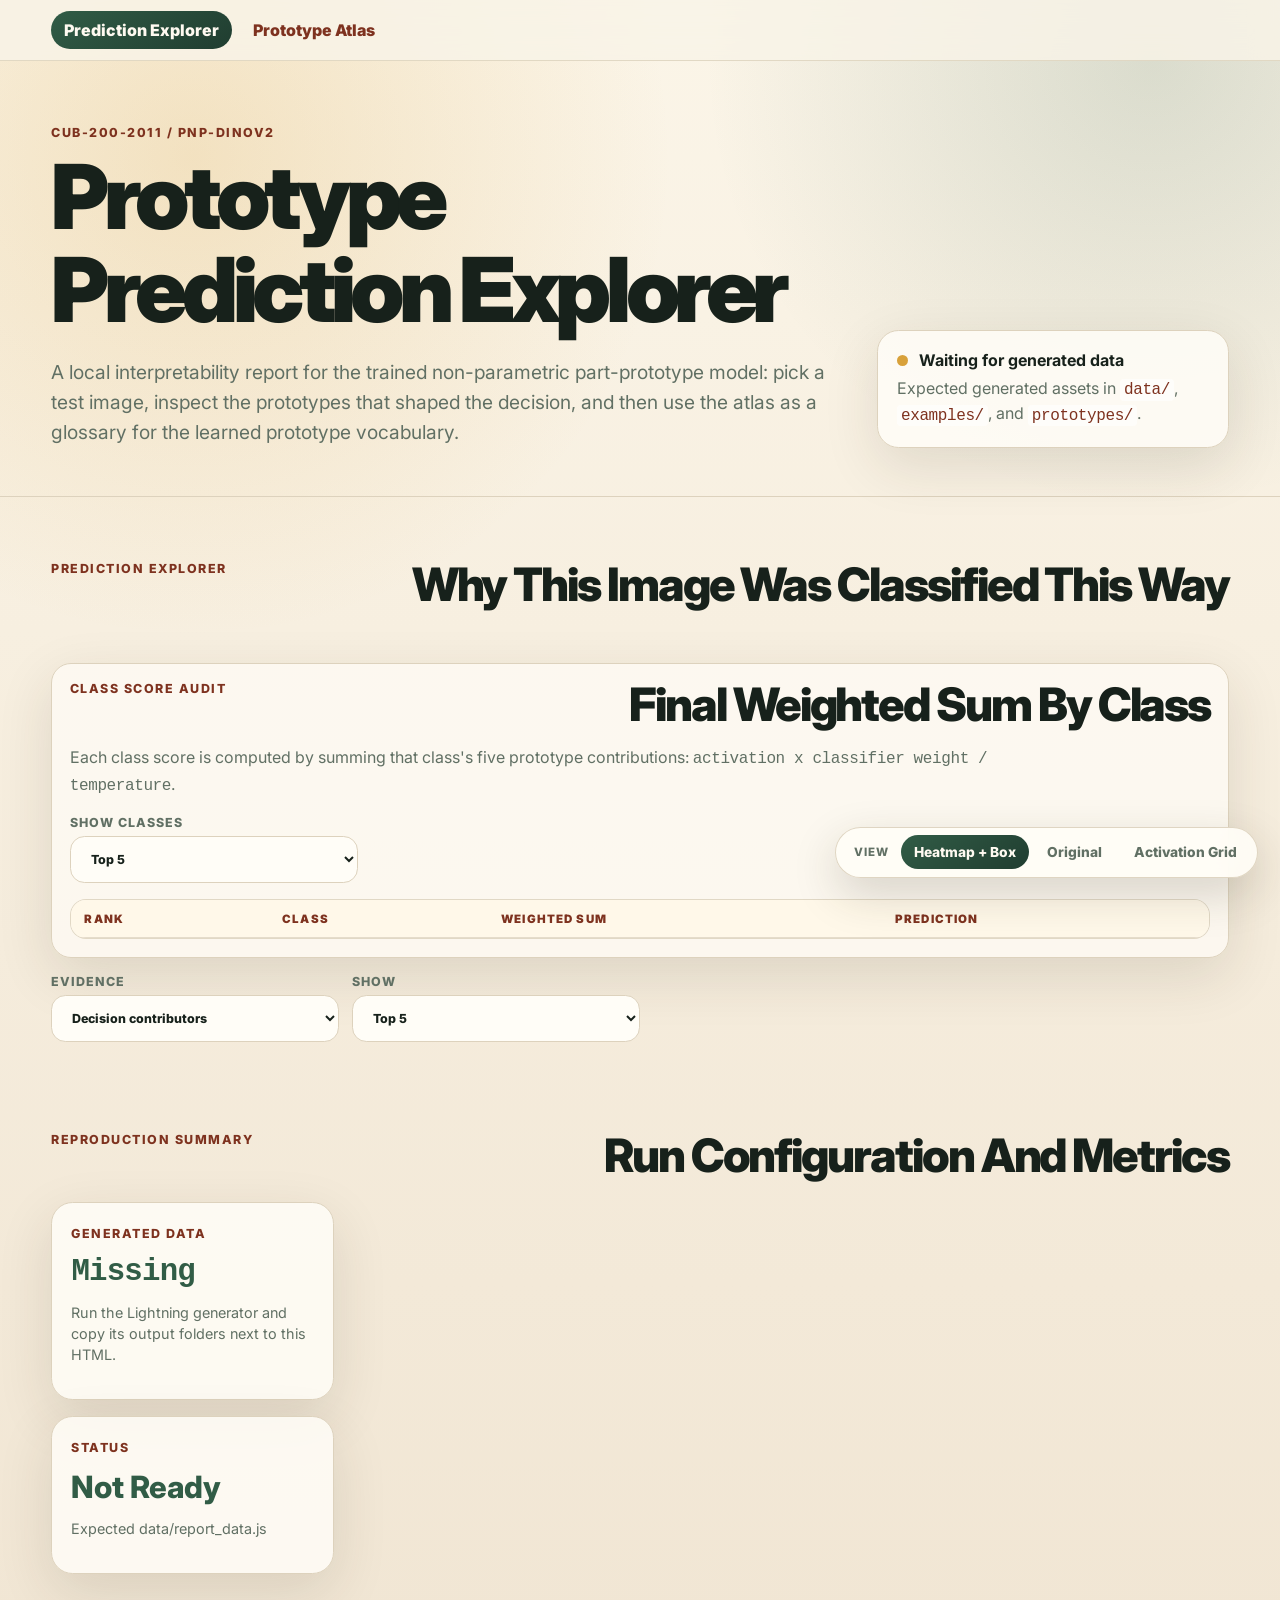
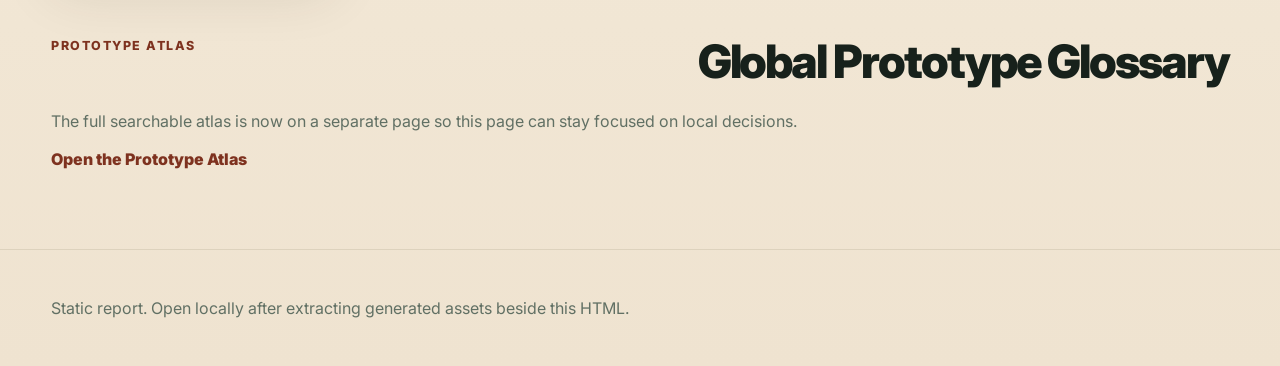
==== interpretability_report/index.html @ 07e59c59 "Initial commit" ====
<!doctype html>
<html lang="en">
<head>
  <meta charset="utf-8">
  <meta name="viewport" content="width=device-width, initial-scale=1">
  <title>Prototype Prediction Explorer</title>
  <link rel="preconnect" href="https://fonts.googleapis.com">
  <link rel="preconnect" href="https://fonts.gstatic.com" crossorigin>
  <link href="https://fonts.googleapis.com/css2?family=Inter:wght@400;500;600;700;800;900&display=swap" rel="stylesheet">
  <link rel="stylesheet" href="assets/styles.css">
</head>
<body>
  <nav class="top-nav">
    <a class="active" href="index.html">Prediction Explorer</a>
    <a href="atlas.html">Prototype Atlas</a>
  </nav>

  <div class="floating-view-toggle" role="group" aria-label="Prototype image display mode">
    <span>View</span>
    <button type="button" class="active" data-view-mode="heatmap">Heatmap + Box</button>
    <button type="button" data-view-mode="original">Original</button>
    <button type="button" data-view-mode="activation">Activation Grid</button>
  </div>

  <header class="hero">
    <div>
      <p class="eyebrow">CUB-200-2011 / PNP-DINOv2</p>
      <h1>Prototype Prediction Explorer</h1>
      <p class="lede">
        A local interpretability report for the trained non-parametric part-prototype model:
        pick a test image, inspect the prototypes that shaped the decision, and then use the
        atlas as a glossary for the learned prototype vocabulary.
      </p>
    </div>
    <aside class="status-card" id="run-status">
      <span class="status-dot"></span>
      <strong>Waiting for generated data</strong>
      <p>Expected generated assets in <code>data/</code>, <code>examples/</code>, and <code>prototypes/</code>.</p>
    </aside>
  </header>

  <main>
    <section class="section explorer-section">
      <div class="section-heading">
        <p class="eyebrow">Prediction Explorer</p>
        <h2>Why This Image Was Classified This Way</h2>
      </div>
      <div class="prediction-selector" id="prediction-selector"></div>
      <div class="inference-walkthrough" id="inference-walkthrough"></div>
      <div class="class-score-panel">
        <div class="section-heading compact-heading">
          <p class="eyebrow">Class Score Audit</p>
          <h2>Final Weighted Sum By Class</h2>
        </div>
        <p class="section-copy">
          Each class score is computed by summing that class's five prototype contributions:
          <span class="mono">activation x classifier weight / temperature</span>.
        </p>
        <div class="evidence-toolbar">
          <label>
            Show Classes
            <select id="class-score-limit">
              <option value="5">Top 5</option>
              <option value="10">Top 10</option>
              <option value="20">Top 20</option>
              <option value="all">All scores</option>
            </select>
          </label>
        </div>
        <div class="score-table-scroll">
          <table class="score-table">
            <thead>
              <tr>
                <th>Rank</th>
                <th>Class</th>
                <th>Weighted Sum</th>
                <th>Prediction</th>
              </tr>
            </thead>
            <tbody id="class-score-table"></tbody>
          </table>
        </div>
      </div>
      <div class="selected-prediction" id="selected-prediction"></div>
      <div class="evidence-toolbar">
        <label>
          Evidence
          <select id="evidence-scope">
            <option value="predicted">Decision contributors</option>
            <option value="top_activation">All prototype activations</option>
          </select>
        </label>
        <label>
          Show
          <select id="evidence-limit">
            <option value="5">Top 5</option>
            <option value="10">Top 10</option>
            <option value="20">Top 20</option>
            <option value="all">All available</option>
          </select>
        </label>
      </div>
      <div class="local-evidence-scroll">
        <div class="local-evidence" id="local-evidence"></div>
      </div>
    </section>

    <section class="section">
      <div class="section-heading">
        <p class="eyebrow">Reproduction Summary</p>
        <h2>Run Configuration And Metrics</h2>
      </div>
      <div class="metric-grid" id="summary-grid"></div>
      <div class="metric-grid metrics-secondary" id="metrics-grid"></div>
    </section>

    <section class="section">
      <div class="section-heading">
        <p class="eyebrow">Prototype Atlas</p>
        <h2>Global Prototype Glossary</h2>
      </div>
      <p class="section-copy">
        The full searchable atlas is now on a separate page so this page can stay focused on local decisions.
      </p>
      <p><a class="text-link" href="atlas.html">Open the Prototype Atlas</a></p>
    </section>
  </main>

  <footer>
    <p>
      Static report. Open locally after extracting generated assets beside this HTML.
    </p>
  </footer>

  <script src="data/report_data.js"></script>
  <script src="assets/report.js"></script>
</body>
</html>
---- interpretability_report/assets/styles.css ----
:root {
  --ink: #17211b;
  --muted: #617064;
  --paper: #f8f3e8;
  --card: #fffdf7;
  --line: #ddd2bd;
  --accent: #b94d2e;
  --accent-dark: #7e321f;
  --leaf: #315c46;
  --gold: #d8a13a;
  --shadow: 0 18px 55px rgba(51, 42, 28, 0.12);
  --sans: "Inter", "Segoe UI", system-ui, -apple-system, BlinkMacSystemFont, sans-serif;
  --mono: "Cascadia Code", "SFMono-Regular", Consolas, "Liberation Mono", monospace;
}

* {
  box-sizing: border-box;
}

body {
  margin: 0;
  color: var(--ink);
  background:
    radial-gradient(circle at 15% 8%, rgba(216, 161, 58, 0.22), transparent 30rem),
    radial-gradient(circle at 90% 3%, rgba(49, 92, 70, 0.16), transparent 28rem),
    linear-gradient(180deg, #fbf5e8 0%, #f5ecdc 48%, #efe3d0 100%);
  font-family: var(--sans);
  overflow-x: hidden;
}

.top-nav {
  position: sticky;
  top: 0;
  z-index: 15;
  display: flex;
  gap: 0.5rem;
  padding: 0.7rem clamp(1.2rem, 4vw, 5rem);
  background: rgba(248, 243, 232, 0.84);
  border-bottom: 1px solid rgba(221, 210, 189, 0.84);
  backdrop-filter: blur(14px);
}

.top-nav a,
.text-link {
  color: var(--accent-dark);
  font-weight: 850;
  text-decoration: none;
}

.top-nav a {
  padding: 0.55rem 0.8rem;
  border-radius: 999px;
}

.top-nav a.active {
  color: #fffaf1;
  background: linear-gradient(145deg, var(--leaf), #203d30);
}

.floating-view-toggle {
  position: fixed;
  right: clamp(0.8rem, 2vw, 1.4rem);
  bottom: clamp(0.8rem, 2vw, 1.4rem);
  z-index: 20;
  display: flex;
  align-items: center;
  gap: 0.35rem;
  max-width: calc(100vw - 1.6rem);
  padding: 0.45rem;
  color: var(--ink);
  background: rgba(255, 253, 247, 0.92);
  border: 1px solid rgba(221, 210, 189, 0.92);
  border-radius: 999px;
  box-shadow: 0 16px 45px rgba(51, 42, 28, 0.18);
  backdrop-filter: blur(14px);
}

.floating-view-toggle span {
  padding: 0 0.45rem 0 0.65rem;
  color: var(--muted);
  font-size: 0.72rem;
  font-weight: 800;
  letter-spacing: 0.08em;
  text-transform: uppercase;
  white-space: nowrap;
}

.floating-view-toggle button {
  border: 0;
  border-radius: 999px;
  padding: 0.58rem 0.8rem;
  color: var(--muted);
  background: transparent;
  font: inherit;
  font-size: 0.86rem;
  font-weight: 800;
  cursor: pointer;
}

.floating-view-toggle button.active {
  color: #fffaf1;
  background: linear-gradient(145deg, var(--leaf), #203d30);
}

.hero {
  display: grid;
  grid-template-columns: minmax(0, 1fr) 22rem;
  gap: 2rem;
  padding: 4rem clamp(1.2rem, 4vw, 5rem) 3rem;
  align-items: end;
  border-bottom: 1px solid var(--line);
}

.eyebrow {
  margin: 0 0 0.6rem;
  color: var(--accent-dark);
  font-size: 0.78rem;
  font-weight: 800;
  letter-spacing: 0.12em;
  text-transform: uppercase;
}

h1,
h2,
h3 {
  margin: 0;
  line-height: 1.04;
  overflow-wrap: anywhere;
}

h1 {
  max-width: 58rem;
  font-size: clamp(3rem, 7vw, 7rem);
  font-weight: 900;
  letter-spacing: -0.06em;
}

h2 {
  font-size: clamp(1.9rem, 3.6vw, 3.8rem);
  font-weight: 850;
  letter-spacing: -0.045em;
}

h3 {
  font-size: 1.25rem;
  font-weight: 800;
}

.lede {
  max-width: 56rem;
  margin: 1.4rem 0 0;
  color: var(--muted);
  font-size: 1.2rem;
  line-height: 1.55;
}

.status-card,
article,
.metric-card,
.prototype-card,
.detail-panel,
.prediction-card {
  min-width: 0;
  background: rgba(255, 253, 247, 0.86);
  border: 1px solid var(--line);
  border-radius: 1.35rem;
  box-shadow: var(--shadow);
}

.status-card {
  padding: 1.2rem;
}

.status-card p,
article p,
.small {
  overflow-wrap: anywhere;
  word-break: normal;
}

.status-card p {
  margin: 0.45rem 0 0;
  color: var(--muted);
  line-height: 1.45;
}

.status-dot {
  display: inline-block;
  width: 0.7rem;
  height: 0.7rem;
  margin-right: 0.45rem;
  border-radius: 99px;
  background: var(--gold);
}

main {
  padding: 0 clamp(1.2rem, 4vw, 5rem) 4rem;
}

.section {
  margin-top: 4rem;
}

.section-heading {
  display: flex;
  justify-content: space-between;
  gap: 2rem;
  margin-bottom: 1.4rem;
}

.compact-heading {
  margin-bottom: 0.6rem;
}

.section-copy {
  max-width: 58rem;
  color: var(--muted);
  line-height: 1.55;
}

.metric-grid,
.component-grid {
  display: grid;
  grid-template-columns: repeat(4, minmax(0, 1fr));
  gap: 1rem;
}

.metrics-secondary {
  margin-top: 1rem;
}

.metric-card,
article {
  padding: 1.2rem;
}

.metric-value {
  display: block;
  margin-top: 0.7rem;
  color: var(--leaf);
  font-size: clamp(1.35rem, 2.4vw, 2.2rem);
  font-weight: 800;
  overflow-wrap: anywhere;
  word-break: break-word;
}

.mono,
.path,
.prototype-id,
code {
  font-family: var(--mono);
  letter-spacing: -0.025em;
}

.path {
  overflow-wrap: anywhere;
  word-break: break-all;
  line-height: 1.45;
}

article p {
  color: var(--muted);
  line-height: 1.45;
}

.pipeline {
  display: grid;
  grid-template-columns: repeat(6, minmax(8rem, 1fr));
  gap: 0.65rem;
  align-items: center;
  margin-bottom: 1rem;
  overflow-x: auto;
}

.pipeline-arrow {
  display: none;
}

.pipeline-node {
  min-height: 5.2rem;
  padding: 1rem;
  color: #fffaf1;
  background: linear-gradient(145deg, var(--leaf), #203d30);
  border-radius: 1.1rem;
  font-weight: 800;
  box-shadow: var(--shadow);
}

.controls {
  display: grid;
  grid-template-columns: 1fr 16rem 16rem;
  gap: 0.8rem;
  margin-bottom: 1rem;
}

input,
select {
  width: 100%;
  padding: 0.9rem 1rem;
  color: var(--ink);
  background: var(--card);
  border: 1px solid var(--line);
  border-radius: 0.9rem;
  font: inherit;
}

.prediction-selector {
  display: grid;
  grid-template-columns: repeat(auto-fill, minmax(12rem, 1fr));
  gap: 0.8rem;
  margin-bottom: 1rem;
}

.prediction-pick {
  min-width: 0;
  padding: 0;
  overflow: hidden;
  text-align: left;
  color: var(--ink);
  background: rgba(255, 253, 247, 0.82);
  border: 1px solid var(--line);
  border-radius: 1rem;
  box-shadow: 0 10px 30px rgba(51, 42, 28, 0.08);
  cursor: pointer;
}

.prediction-pick.active {
  border-color: var(--accent);
  box-shadow: 0 16px 40px rgba(185, 77, 46, 0.18);
}

.prediction-pick img {
  display: block;
  width: 100%;
  aspect-ratio: 1.25 / 1;
  object-fit: cover;
}

.prediction-pick span,
.prediction-pick strong {
  display: block;
  padding: 0.65rem 0.75rem 0;
  overflow-wrap: anywhere;
}

.prediction-pick span {
  color: var(--muted);
  font-size: 0.78rem;
  font-weight: 700;
}

.prediction-pick strong {
  padding-top: 0.2rem;
  padding-bottom: 0.75rem;
  font-size: 0.92rem;
}

.selected-prediction {
  margin-top: 1rem;
}

.inference-walkthrough {
  display: grid;
  grid-template-columns: repeat(5, minmax(13rem, 1fr));
  gap: 0.85rem;
  margin-top: 1rem;
}

.walkthrough-step {
  position: relative;
  display: grid;
  grid-template-rows: auto 1fr;
  gap: 0.8rem;
  padding: 1rem;
  overflow: hidden;
}

.walkthrough-step .image-frame,
.walkthrough-step .image-missing {
  margin: 0.85rem 0;
  border-radius: 1rem;
  overflow: hidden;
}

.walkthrough-step .image-frame img {
  aspect-ratio: 1.1 / 1;
}

.step-number {
  display: inline-grid;
  width: 2.6rem;
  height: 2.6rem;
  place-items: center;
  color: #fffaf1;
  background: linear-gradient(145deg, var(--accent), var(--accent-dark));
  border-radius: 999px;
  font-family: var(--mono);
  font-weight: 900;
  box-shadow: 0 12px 30px rgba(185, 77, 46, 0.22);
}

.patch-grid-demo {
  display: grid;
  grid-template-columns: repeat(16, 1fr);
  gap: 1px;
  margin: 0.85rem 0;
  aspect-ratio: 1 / 1;
  padding: 0.45rem;
  background: #203d30;
  border-radius: 1rem;
}

.patch-grid-demo span {
  display: block;
  background: hsl(calc(34 + var(--d) * 3), 68%, 68%);
  border-radius: 0.08rem;
}

.walkthrough-stat {
  margin: 0.8rem 0;
  color: var(--leaf);
  font-size: 0.96rem;
  font-weight: 850;
  line-height: 1.45;
  overflow-wrap: anywhere;
}

.selected-image-card {
  display: grid;
  grid-template-columns: minmax(16rem, 24rem) minmax(0, 1fr);
  gap: 1rem;
  overflow: hidden;
}

.selected-image-card > div:last-child {
  padding: 1.2rem;
}

.decision-note {
  margin-top: 0.8rem;
  padding: 1rem 1.1rem;
  color: var(--muted);
  background: rgba(255, 253, 247, 0.72);
  border: 1px solid var(--line);
  border-radius: 1rem;
  line-height: 1.55;
}

.class-score-panel {
  margin-top: 1rem;
  padding: 1.1rem;
  background: rgba(255, 253, 247, 0.72);
  border: 1px solid var(--line);
  border-radius: 1.25rem;
  box-shadow: var(--shadow);
}

.score-table-scroll {
  max-height: min(36rem, 55vh);
  overflow: auto;
  border: 1px solid rgba(221, 210, 189, 0.86);
  border-radius: 1rem;
  background: rgba(255, 253, 247, 0.68);
}

.score-table {
  width: 100%;
  border-collapse: collapse;
  min-width: 42rem;
}

.score-table th,
.score-table td {
  padding: 0.72rem 0.85rem;
  border-bottom: 1px solid rgba(221, 210, 189, 0.74);
  text-align: left;
  vertical-align: top;
}

.score-table th {
  position: sticky;
  top: 0;
  z-index: 1;
  color: var(--accent-dark);
  background: #fff8e9;
  font-size: 0.72rem;
  font-weight: 900;
  letter-spacing: 0.1em;
  text-transform: uppercase;
}

.score-table tr.predicted-row td {
  background: rgba(216, 161, 58, 0.18);
}

.score-number {
  color: var(--leaf);
  font-weight: 900;
}

.evidence-toolbar {
  display: flex;
  flex-wrap: wrap;
  gap: 0.8rem;
  margin: 1rem 0;
}

.evidence-toolbar label {
  display: grid;
  gap: 0.35rem;
  min-width: min(18rem, 100%);
  color: var(--muted);
  font-size: 0.78rem;
  font-weight: 800;
  letter-spacing: 0.08em;
  text-transform: uppercase;
}

.local-evidence-scroll {
  max-height: min(78rem, 82vh);
  overflow-y: auto;
  padding: 0.15rem 0.45rem 0.45rem 0;
  scrollbar-color: rgba(126, 50, 31, 0.42) rgba(255, 253, 247, 0.64);
}

.local-evidence-scroll::-webkit-scrollbar {
  width: 0.72rem;
}

.local-evidence-scroll::-webkit-scrollbar-thumb {
  background: rgba(126, 50, 31, 0.38);
  border-radius: 999px;
}

.local-evidence {
  display: grid;
  grid-template-columns: repeat(auto-fill, minmax(21rem, 1fr));
  gap: 1rem;
}

.local-evidence-card {
  position: relative;
  min-width: 0;
  overflow: hidden;
  background: rgba(255, 253, 247, 0.86);
  border: 1px solid var(--line);
  border-radius: 1.25rem;
  box-shadow: var(--shadow);
}

.local-evidence-card.contributor {
  border-color: rgba(185, 77, 46, 0.55);
}

.local-evidence-body {
  padding: 0.95rem;
}

.evidence-hero {
  position: absolute;
  top: 0.65rem;
  left: 0.65rem;
  z-index: 2;
  display: flex;
  align-items: center;
  gap: 0.55rem;
  padding: 0.5rem 0.65rem;
  color: #fffaf1;
  background: rgba(23, 33, 27, 0.76);
  border: 1px solid rgba(255, 250, 241, 0.18);
  border-radius: 0.9rem;
  box-shadow: 0 12px 26px rgba(23, 33, 27, 0.24);
  backdrop-filter: blur(10px);
}

.rank-pill {
  display: inline-grid;
  min-width: 2.25rem;
  min-height: 2.25rem;
  place-items: center;
  color: var(--ink);
  background: #fff3bf;
  border-radius: 999px;
  font-family: var(--mono);
  font-size: 0.88rem;
  font-weight: 800;
  text-align: center;
}

.activation-label {
  display: block;
  color: rgba(255, 250, 241, 0.72);
  font-size: 0.68rem;
  font-weight: 900;
  letter-spacing: 0.12em;
  line-height: 1;
  text-transform: uppercase;
}

.activation-value {
  display: block;
  margin-top: 0.08rem;
  color: #fffaf1;
  font-size: clamp(1.45rem, 2.8vw, 2.25rem);
  font-weight: 900;
  line-height: 0.95;
}

.contribution-flag {
  display: inline-block;
  margin: 0.55rem 0 0;
  padding: 0.32rem 0.55rem;
  color: #fffaf1;
  background: var(--accent-dark);
  border-radius: 999px;
  font-size: 0.76rem;
  font-weight: 800;
  letter-spacing: 0.04em;
  text-transform: uppercase;
}

.evidence-list.compact {
  margin-top: 0.8rem;
}

.evidence-list.compact .evidence-row {
  grid-template-columns: 6.9rem minmax(0, 1fr);
  padding: 0.42rem 0;
}

.atlas-scroll {
  max-height: min(72rem, 76vh);
  overflow-y: auto;
  padding: 0.15rem 0.4rem 0.4rem 0;
  scrollbar-color: rgba(126, 50, 31, 0.42) rgba(255, 253, 247, 0.64);
}

.atlas-scroll::-webkit-scrollbar {
  width: 0.72rem;
}

.atlas-scroll::-webkit-scrollbar-thumb {
  background: rgba(126, 50, 31, 0.38);
  border-radius: 999px;
}

.atlas-grid {
  display: grid;
  grid-template-columns: repeat(auto-fill, minmax(14rem, 1fr));
  gap: 1rem;
}

.method-flow {
  display: grid;
  grid-template-columns: repeat(4, minmax(0, 1fr));
  gap: 1rem;
}

.method-flow article,
.vote-breakdown,
.vote-evidence-card,
.method-callout {
  background: rgba(255, 253, 247, 0.86);
  border: 1px solid var(--line);
  border-radius: 1.15rem;
  box-shadow: var(--shadow);
}

.method-flow article {
  padding: 1rem;
}

.method-flow h3,
.vote-breakdown h3,
.vote-evidence-section h3 {
  margin: 0.35rem 0;
}

.method-callout {
  margin: 1rem 0;
  padding: 1rem;
  line-height: 1.55;
}

.vote-breakdown {
  display: grid;
  grid-template-columns: minmax(0, 0.9fr) minmax(0, 1.3fr);
  gap: 1.2rem;
  margin: 1rem 0;
  padding: 1rem;
}

.vote-chart-wrap {
  display: grid;
  grid-template-columns: 11rem minmax(0, 1fr);
  gap: 1rem;
  align-items: center;
}

.vote-pie {
  width: 11rem;
  aspect-ratio: 1 / 1;
  border: 1px solid var(--ink);
  border-radius: 50%;
  box-shadow: inset 0 0 0 1.2rem rgba(255, 253, 247, 0.9);
}

.vote-legend {
  display: grid;
  gap: 0.35rem;
}

.vote-legend-row {
  display: grid;
  grid-template-columns: 0.8rem minmax(5rem, 1fr) 5rem 4.5rem 5.5rem;
  gap: 0.5rem;
  align-items: center;
  padding-bottom: 0.35rem;
  border-bottom: 1px solid rgba(221, 210, 189, 0.72);
  font-size: 0.86rem;
}

.legend-swatch {
  width: 0.75rem;
  height: 0.75rem;
  border: 1px solid rgba(0, 0, 0, 0.22);
  border-radius: 50%;
}

.swatch-0 { background: #111111; }
.swatch-1 { background: #555555; }
.swatch-2 { background: #888888; }
.swatch-3 { background: #b5b5b5; }
.swatch-4 { background: #d4d4d4; }
.swatch-5 { background: #efefef; }

.muted {
  color: var(--muted);
}

.vote-evidence-section {
  margin: 1.1rem 0;
}

.vote-evidence-grid {
  display: grid;
  grid-template-columns: repeat(auto-fill, minmax(19rem, 1fr));
  gap: 1rem;
  margin-top: 1rem;
}

.vote-evidence-card {
  overflow: hidden;
}

.vote-evidence-body {
  padding: 0.85rem;
}

.mini-vote-table {
  width: 100%;
  margin-top: 0.65rem;
  border-collapse: collapse;
  font-size: 0.78rem;
}

.mini-vote-table th,
.mini-vote-table td {
  padding: 0.35rem 0.25rem;
  border-bottom: 1px solid rgba(221, 210, 189, 0.72);
  text-align: left;
  vertical-align: top;
}

.mini-vote-table th {
  color: var(--muted);
  font-size: 0.68rem;
  letter-spacing: 0.06em;
  text-transform: uppercase;
}

.prototype-card {
  overflow: hidden;
  cursor: pointer;
  transition: transform 160ms ease, box-shadow 160ms ease;
}

.prototype-card:hover {
  transform: translateY(-3px);
  box-shadow: 0 22px 70px rgba(51, 42, 28, 0.18);
}

.prototype-card img,
.example-card img,
.prediction-card img {
  display: block;
  width: 100%;
  background: #ede1cc;
}

.prototype-card-body {
  padding: 0.9rem;
}

.tag-row {
  display: flex;
  flex-wrap: wrap;
  gap: 0.35rem;
  margin: 0.5rem 0;
}

.tag {
  padding: 0.24rem 0.55rem;
  color: var(--accent-dark);
  background: #f4dfc8;
  border-radius: 99px;
  font-size: 0.72rem;
  font-weight: 800;
}

.evidence-list {
  margin-top: 0.75rem;
  border-top: 1px solid rgba(221, 210, 189, 0.9);
}

.evidence-row {
  display: grid;
  grid-template-columns: 5.8rem minmax(0, 1fr);
  gap: 0.65rem;
  padding: 0.52rem 0;
  border-bottom: 1px solid rgba(221, 210, 189, 0.72);
  align-items: baseline;
}

.evidence-key {
  color: var(--muted);
  font-size: 0.72rem;
  font-weight: 800;
  letter-spacing: 0.08em;
  text-transform: uppercase;
}

.evidence-value {
  min-width: 0;
  color: var(--ink);
  font-size: 0.88rem;
  font-weight: 700;
  overflow-wrap: anywhere;
}

.evidence-sub {
  display: block;
  margin-top: 0.15rem;
  color: var(--muted);
  font-size: 0.78rem;
  font-weight: 500;
}

.small {
  color: var(--muted);
  font-size: 0.9rem;
  line-height: 1.45;
}

.detail-panel {
  min-height: 12rem;
  padding: 1.2rem;
}

.detail-panel.empty {
  color: var(--muted);
}

.example-grid,
.prediction-grid {
  display: grid;
  grid-template-columns: repeat(auto-fill, minmax(16rem, 1fr));
  gap: 1rem;
}

.example-card,
.prediction-card {
  overflow: hidden;
}

.image-frame {
  position: relative;
  background: #ede1cc;
}

.image-frame img {
  aspect-ratio: 1 / 1;
  object-fit: cover;
}

.activation-frame img {
  image-rendering: pixelated;
  image-rendering: crisp-edges;
}

.image-missing {
  display: grid;
  min-height: 12rem;
  place-items: center;
  color: var(--muted);
  background: #ede1cc;
  font-size: 0.82rem;
  font-weight: 800;
  letter-spacing: 0.08em;
  text-transform: uppercase;
}

.image-mode-note {
  position: absolute;
  left: 0.55rem;
  bottom: 0.55rem;
  padding: 0.28rem 0.5rem;
  color: #fffaf1;
  background: rgba(23, 33, 27, 0.72);
  border: 1px solid rgba(255, 250, 241, 0.22);
  border-radius: 999px;
  font-size: 0.68rem;
  font-weight: 800;
  letter-spacing: 0.08em;
  text-transform: uppercase;
}

.example-card div,
.prediction-card div {
  padding: 0.85rem;
}

footer {
  padding: 2rem clamp(1.2rem, 4vw, 5rem);
  color: var(--muted);
  border-top: 1px solid var(--line);
}

code {
  color: var(--accent-dark);
  background: rgba(255, 255, 255, 0.6);
  border-radius: 0.25rem;
  padding: 0.1rem 0.25rem;
  overflow-wrap: anywhere;
}

@media (max-width: 980px) {
  .hero,
  .metric-grid,
  .component-grid,
  .controls,
  .inference-walkthrough,
  .selected-image-card,
  .method-flow,
  .vote-breakdown,
  .vote-chart-wrap {
    grid-template-columns: 1fr;
  }

  .pipeline {
    grid-template-columns: 1fr;
  }

  .floating-view-toggle {
    left: 0.8rem;
    right: 0.8rem;
    justify-content: center;
    border-radius: 1.1rem;
    flex-wrap: wrap;
  }
}
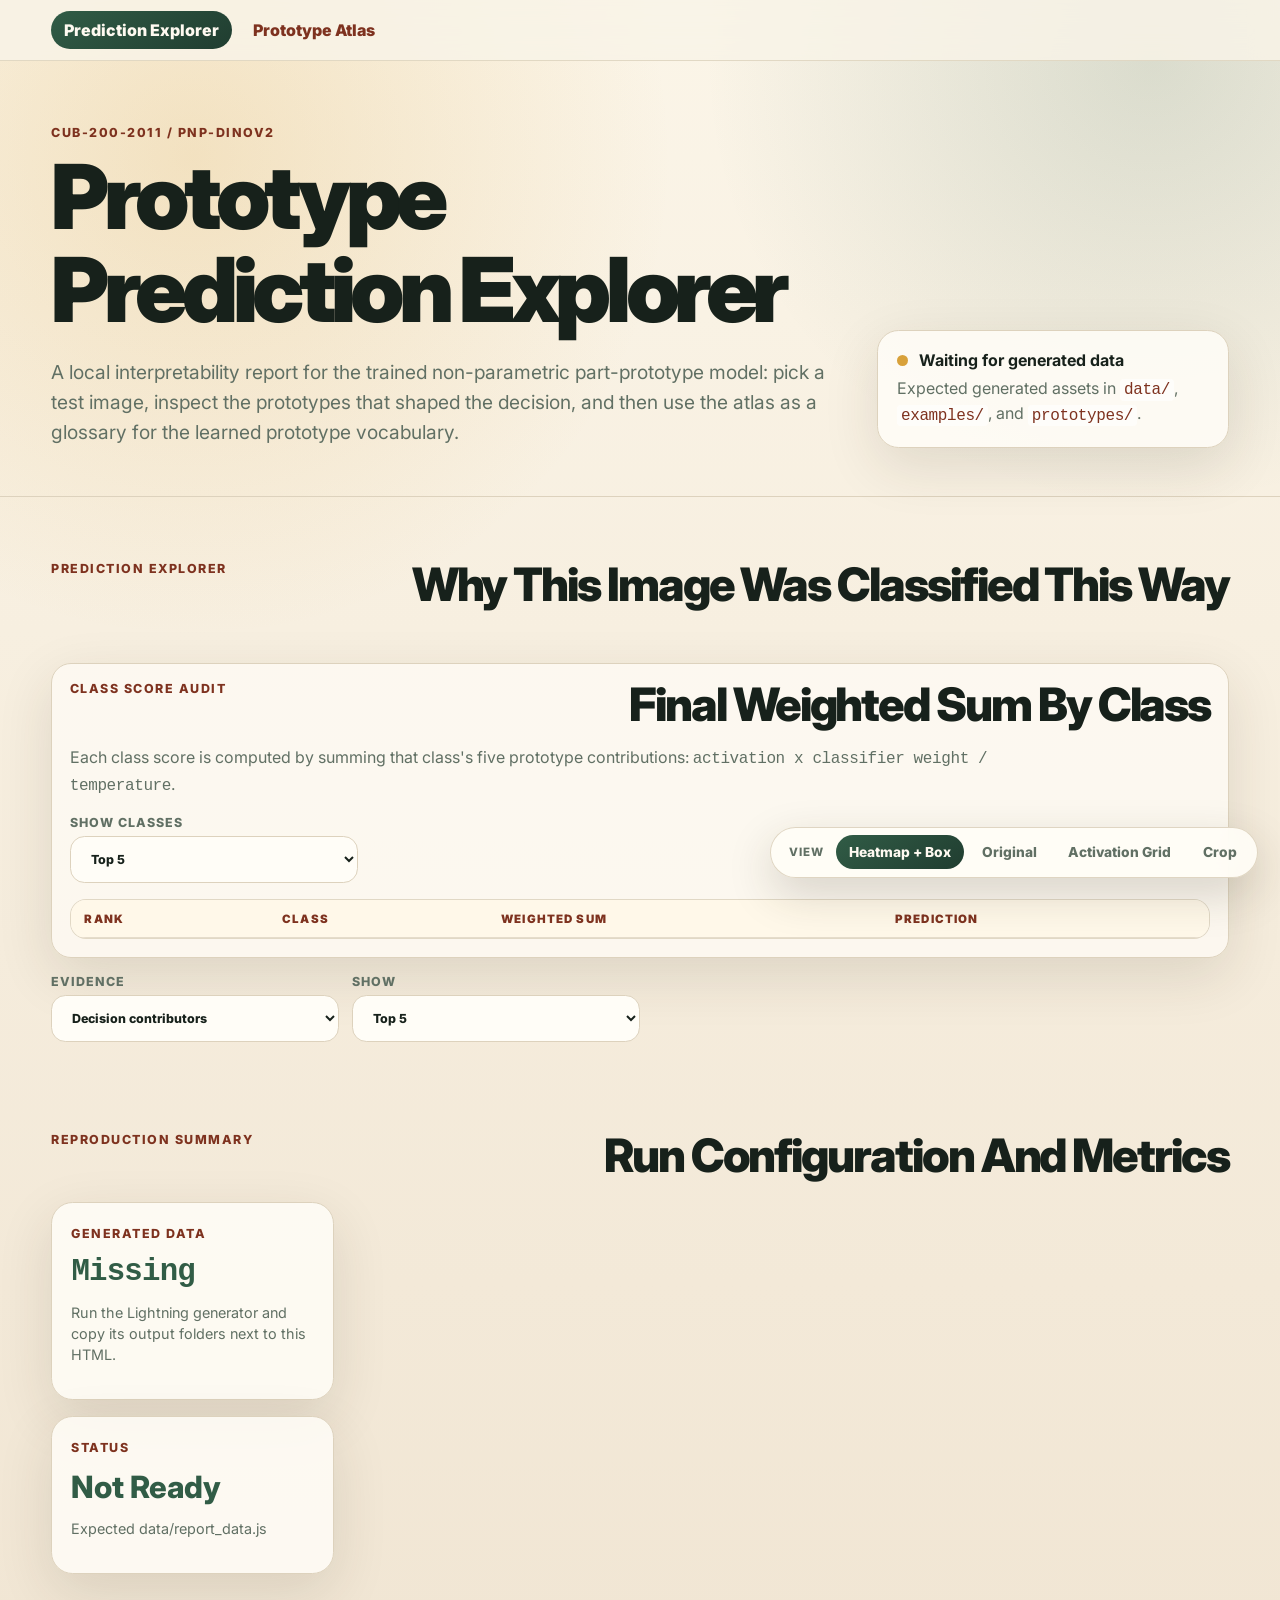
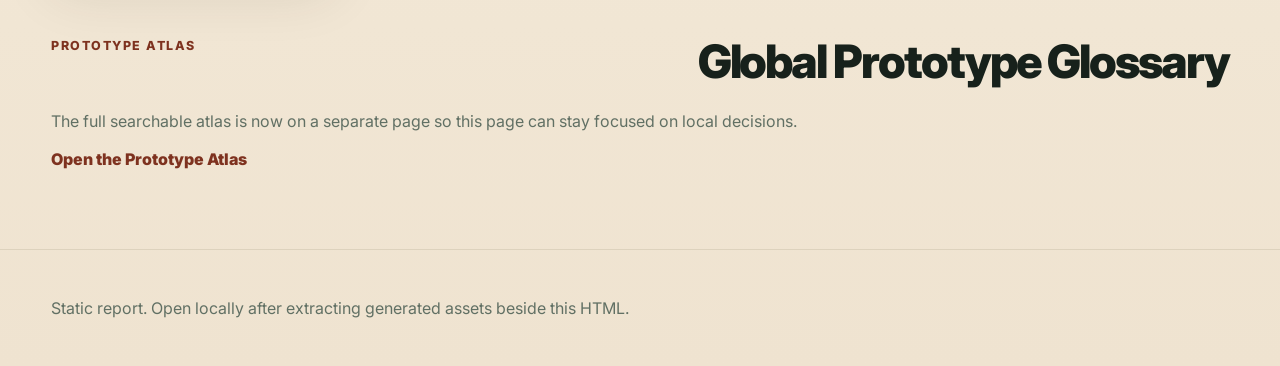
==== commit f7e51b87: "report" ====
--- a/interpretability_report/index.html
+++ b/interpretability_report/index.html
@@ -20,6 +20,7 @@
     <button type="button" class="active" data-view-mode="heatmap">Heatmap + Box</button>
     <button type="button" data-view-mode="original">Original</button>
     <button type="button" data-view-mode="activation">Activation Grid</button>
+    <button type="button" data-view-mode="crop">Crop</button>
   </div>
 
   <header class="hero">
--- a/interpretability_report/assets/styles.css
+++ b/interpretability_report/assets/styles.css
@@ -539,7 +539,6 @@
 }
 
 .local-evidence-card {
-  position: relative;
   min-width: 0;
   overflow: hidden;
   background: rgba(255, 253, 247, 0.86);
@@ -557,20 +556,15 @@
 }
 
 .evidence-hero {
-  position: absolute;
-  top: 0.65rem;
-  left: 0.65rem;
-  z-index: 2;
   display: flex;
   align-items: center;
   gap: 0.55rem;
-  padding: 0.5rem 0.65rem;
+  justify-content: flex-start;
+  width: 100%;
+  padding: 0.8rem 0.95rem 0.75rem;
   color: #fffaf1;
-  background: rgba(23, 33, 27, 0.76);
-  border: 1px solid rgba(255, 250, 241, 0.18);
-  border-radius: 0.9rem;
-  box-shadow: 0 12px 26px rgba(23, 33, 27, 0.24);
-  backdrop-filter: blur(10px);
+  background: rgba(23, 33, 27, 0.94);
+  border-bottom: 1px solid rgba(255, 250, 241, 0.12);
 }
 
 .rank-pill {
